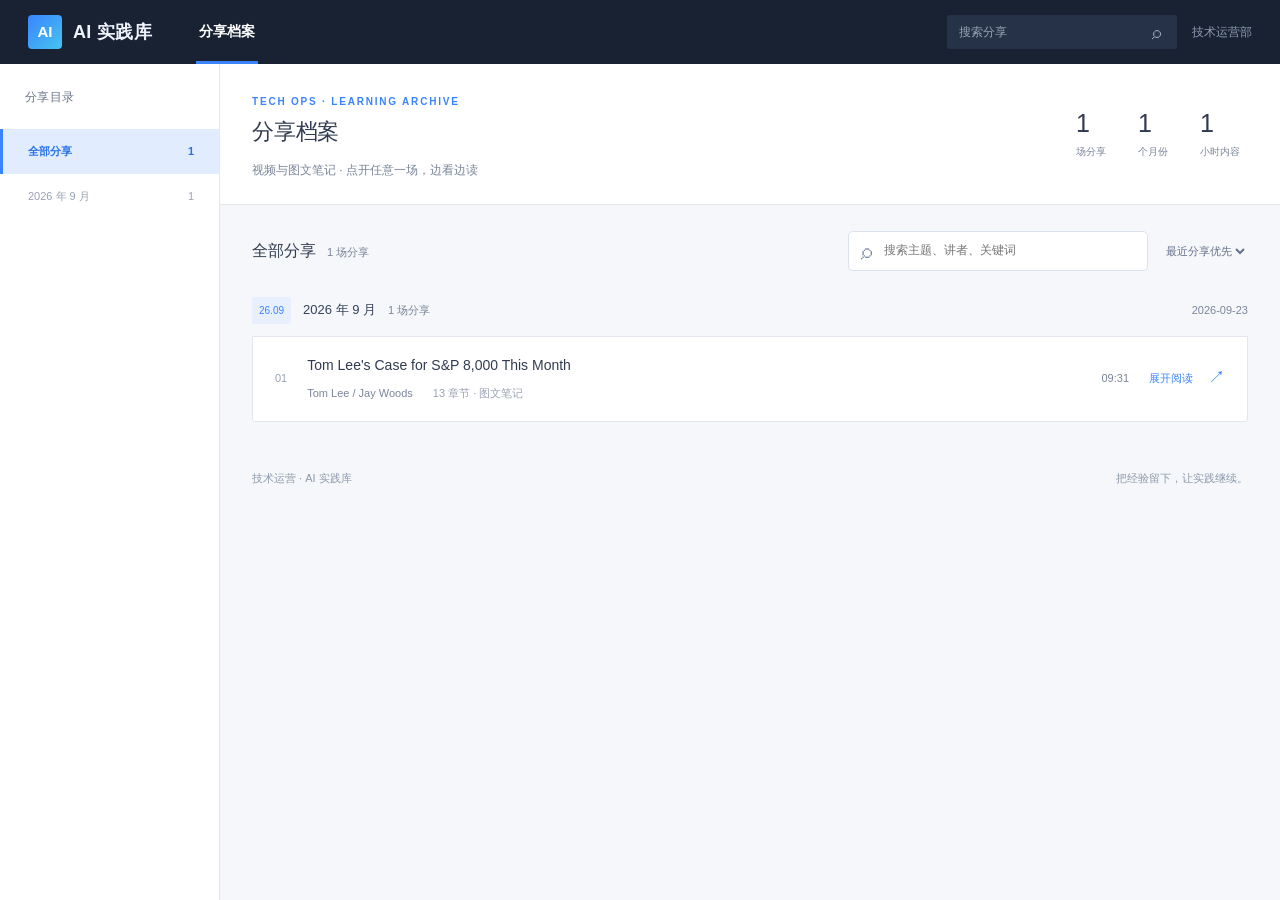
==== site/index.html @ 1bddd4f8 "feat: package complete video learning site skill" ====
<!doctype html>
<html lang="zh-CN">
<head>
<meta charset="utf-8">
<meta name="viewport" content="width=device-width, initial-scale=1">
<title>AI 实践库 · 分享档案</title>
<meta name="description" content="视频与图文笔记，边看边读的实践分享档案。">
<link rel="stylesheet" href="assets/site.css">
</head>
<body data-page="archive">
<div id="app">
  <main class="state-page">
    <span class="eyebrow">AI 实践库</span>
    <h1>正在打开分享档案</h1>
    <p>视频与图文，即将同步展开。</p>
    <div class="loading-bar"></div>
  </main>
</div>
<noscript>
  <main class="state-page">
    <h1>请启用 JavaScript</h1>
    <p>分享档案需要 JavaScript 才能播放视频并同步图文。</p>
  </main>
</noscript>
<script src="assets/site.js"></script>
</body>
</html>
---- site/assets/site.css ----
/* ==========================================================================
   AI 实践库 · 固定样式表
   风格锁定：Developer Center 深色顶栏 + 蓝色强调 + 浅灰纸底
   新增课程时不需要修改本文件。
   ========================================================================== */

:root {
  --ink: #313b50;
  --ink-strong: #1f2937;
  --muted: #7a8599;
  --muted-2: #99a3b4;
  --paper: #f5f7fa;
  --panel: #ffffff;
  --line: #e3e7ed;
  --line-soft: #eef1f6;
  --accent: #3a84ff;
  --accent-strong: #2871e7;
  --accent-ink: #234da3;
  --wash: #eaf2ff;
  --wash-soft: #f2f6ff;
  --bar: #182233;
  --bar-ink: #c4cede;
  --bar-ink-strong: #eef2fa;
  --bar-muted: #8e9bb1;
  --bar-field: #263247;
  --ink-on-media: #142128;
  --ok: #146653;
  --radius: 3px;
  --font: 'PingFang SC', 'Noto Sans CJK SC', 'Microsoft YaHei', -apple-system,
    BlinkMacSystemFont, 'Segoe UI', sans-serif;
  --font-num: 'SF Mono', 'JetBrains Mono', Menlo, Consolas, monospace;
  --shadow: 0 1px 2px rgba(24, 34, 51, .04);
}

*, *::before, *::after { box-sizing: border-box; }

html { -webkit-text-size-adjust: 100%; scroll-behavior: smooth; }

body {
  margin: 0;
  font-family: var(--font);
  font-size: 14px;
  line-height: 1.7;
  color: var(--ink);
  background: var(--paper);
  -webkit-font-smoothing: antialiased;
  text-rendering: optimizeLegibility;
  font-variant-numeric: tabular-nums;
}

h1, h2, h3, h4, p, figure, blockquote { margin: 0; }
button { font: inherit; color: inherit; background: none; border: 0; cursor: pointer; }
input, select { font: inherit; color: inherit; }
a { color: var(--accent); text-decoration: none; }
img { max-width: 100%; }
time { font-variant-numeric: tabular-nums; }

button:focus-visible,
a:focus-visible,
input:focus-visible,
select:focus-visible,
[tabindex]:focus-visible {
  outline: 2px solid var(--accent);
  outline-offset: 2px;
}

.eyebrow {
  font-size: 10px;
  font-weight: 600;
  letter-spacing: .18em;
  text-transform: uppercase;
  color: var(--accent);
}

[hidden] { display: none !important; }

/* ==================== topbar ==================== */

.topbar {
  height: 64px;
  display: flex;
  align-items: center;
  gap: 44px;
  padding: 0 28px;
  background: var(--bar);
  color: var(--bar-ink);
  position: sticky;
  top: 0;
  z-index: 30;
}

.brand {
  display: flex;
  align-items: center;
  gap: 11px;
  color: var(--bar-ink-strong);
  font-size: 18px;
  font-weight: 600;
  letter-spacing: .02em;
  white-space: nowrap;
  flex-shrink: 0;
}

.brand-mark {
  display: grid;
  place-items: center;
  width: 34px;
  height: 34px;
  border-radius: 4px;
  background: linear-gradient(135deg, #3a84ff, #45c4ee);
  color: #fff;
  font-size: 15px;
  font-weight: 700;
  letter-spacing: 0;
  flex-shrink: 0;
}

.global-nav {
  display: flex;
  gap: 30px;
  height: 100%;
  margin-right: auto;
  font-size: 14px;
}

.global-nav button {
  height: 100%;
  padding: 0 3px;
  color: var(--bar-muted);
  position: relative;
  white-space: nowrap;
}
.global-nav button.active { color: #fff; font-weight: 600; }
.global-nav button.active::after {
  content: '';
  position: absolute;
  left: 0; right: 0; bottom: 0;
  height: 3px;
  background: var(--accent);
}

.header-tools {
  display: flex;
  align-items: center;
  gap: 15px;
  font-size: 12px;
}

.header-search {
  display: flex;
  align-items: center;
  gap: 8px;
  width: 230px;
  height: 34px;
  padding: 0 10px;
  background: var(--bar-field);
  border-radius: var(--radius);
}
.header-search input {
  width: 100%;
  min-width: 0;
  border: 0;
  background: none;
  color: var(--bar-ink-strong);
  font-size: 12px;
  outline: none;
}
.header-search input::placeholder { color: var(--muted-2); }
.header-search:focus-within { outline: 2px solid #6da0ff; }
.header-search button { font-size: 18px; line-height: 1; color: #9aaac1; }

.header-note { color: var(--bar-muted); white-space: nowrap; }

/* ==================== archive page ==================== */

.archive { min-height: calc(100vh - 64px); }

.archive-intro {
  margin-left: 220px;
  padding: 25px 32px 23px;
  background: var(--panel);
  border-bottom: 1px solid var(--line);
  min-height: 125px;
  display: flex;
  align-items: center;
  justify-content: space-between;
  gap: 40px;
}
.archive-intro h1 {
  font-size: 22px;
  font-weight: 500;
  letter-spacing: -.01em;
  margin-bottom: 10px;
}
.archive-intro p { font-size: 12px; color: var(--muted); }

.archive-stats { display: flex; gap: 32px; flex-shrink: 0; padding-right: 8px; }
.archive-stats div { display: flex; flex-direction: column; gap: 6px; }
.archive-stats strong {
  font-size: 25px;
  font-weight: 500;
  letter-spacing: -.03em;
  line-height: 1.1;
}
.archive-stats small { font-size: 13px; margin-left: 2px; }
.archive-stats span { font-size: 10px; color: var(--muted); }

.month-nav {
  position: fixed;
  top: 64px;
  bottom: 0;
  left: 0;
  width: 220px;
  padding: 23px 0;
  background: var(--panel);
  border-right: 1px solid var(--line);
  overflow-y: auto;
  scrollbar-width: thin;
}
.month-nav > .eyebrow {
  display: block;
  padding: 0 25px 22px;
  font-size: 12px;
  letter-spacing: .04em;
  color: #697589;
  text-transform: none;
  font-weight: 400;
}
.month-nav button {
  display: flex;
  justify-content: space-between;
  gap: 12px;
  width: 100%;
  min-height: 43px;
  padding: 13px 25px;
  text-align: left;
  font-size: 13px;
  color: #617089;
  border-left: 3px solid transparent;
}
.month-nav button span { font-size: 11px; color: var(--muted-2); }
.month-nav button:hover { background: var(--wash-soft); }
.month-nav button.active {
  background: #e1ecff;
  border-left-color: var(--accent);
  color: var(--accent-strong);
  font-weight: 600;
}
.month-nav button.active span { color: var(--accent-strong); }

.archive-body { padding: 25px 32px 0 252px; }

.archive-tools {
  display: flex;
  align-items: center;
  gap: 14px;
  margin-bottom: 25px;
  min-height: 42px;
}
.archive-tools > div {
  display: flex;
  align-items: baseline;
  gap: 11px;
  margin-right: auto;
}
.archive-tools h2 { font-size: 16px; font-weight: 500; white-space: nowrap; }
.archive-tools > div > span { font-size: 11px; color: var(--muted); white-space: nowrap; }

.tool-search {
  display: flex;
  align-items: center;
  gap: 10px;
  height: 40px;
  width: 300px;
  padding: 0 12px;
  background: var(--panel);
  border: 1px solid #dce3ee;
  border-radius: 5px;
}
.tool-search > span { font-size: 22px; color: #7b8ba4; line-height: 1; }
.tool-search input { width: 100%; min-width: 0; border: 0; background: none; outline: none; font-size: 12px; }
.tool-search:focus-within { outline: 2px solid var(--accent); outline-offset: 2px; }
.tool-search input:focus-visible { outline: none; }
.tool-search button { color: var(--muted-2); font-size: 15px; }

.archive-tools select {
  border: 0;
  background: none;
  font-size: 11px;
  color: #65728b;
  max-width: 130px;
}

.month-group { margin-bottom: 27px; }
.month-group > header {
  display: flex;
  align-items: center;
  justify-content: space-between;
  gap: 12px;
  margin-bottom: 12px;
  font-size: 11px;
  color: var(--muted);
}
.month-group > header > div { display: flex; align-items: center; gap: 12px; }
.month-group h3 { font-size: 13px; font-weight: 500; color: #34425b; }
.month-badge {
  padding: 5px 7px;
  font-size: 10px;
  color: var(--accent);
  background: #e8f0ff;
  border-radius: var(--radius);
}

.archive-row {
  display: flex;
  align-items: center;
  gap: 20px;
  width: 100%;
  min-height: 86px;
  padding: 18px 22px;
  text-align: left;
  background: var(--panel);
  border: 1px solid var(--line);
  border-bottom: 0;
  transition: background .15s;
}
.archive-row:first-of-type { border-radius: var(--radius) var(--radius) 0 0; }
.archive-row:last-of-type { border-bottom: 1px solid var(--line); border-radius: 0 0 var(--radius) var(--radius); }
.archive-row:hover { background: #f0f5ff; }

.row-order { font-size: 11px; color: var(--muted-2); }
.row-main { flex: 1; min-width: 0; }
.row-main h4 { margin-bottom: 8px; font-size: 14px; font-weight: 500; line-height: 1.55; }
.row-main p { font-size: 11px; color: var(--muted); line-height: 1.6; }
.row-main p span { margin-left: 20px; color: var(--muted-2); }
.archive-row > time { font-size: 11px; color: var(--muted); }
.row-open { display: flex; align-items: center; gap: 15px; font-size: 11px; color: var(--accent); white-space: nowrap; }
.row-open span { font-size: 17px; }

.archive-empty {
  padding: 70px 20px;
  text-align: center;
  background: var(--panel);
}
.archive-empty h3 { font-size: 20px; font-weight: 500; }
.archive-empty p { margin: 16px 0; font-size: 13px; color: var(--muted); }
.archive-empty button { color: var(--accent); }

.archive-footer {
  display: flex;
  justify-content: space-between;
  padding: 20px 0 34px;
  font-size: 11px;
  color: #8d99ac;
}

/* ==================== lesson page ==================== */

.lesson-heading {
  padding: 20px 3.2vw;
  background: var(--panel);
  border-bottom: 1px solid var(--line);
}

.breadcrumb {
  display: flex;
  align-items: center;
  gap: 11px;
  margin-bottom: 12px;
  font-size: 11px;
  color: var(--muted);
}
.breadcrumb button { padding: 0; color: var(--muted); }
.breadcrumb button:hover { color: var(--accent); }
.breadcrumb .heading-date { margin-left: auto; }

.title-line {
  display: flex;
  align-items: center;
  justify-content: space-between;
  gap: 24px;
}
.title-line h1 {
  max-width: 85%;
  font-size: clamp(20px, 1.7vw, 28px);
  font-weight: 600;
  line-height: 1.45;
  letter-spacing: -.03em;
}
.browse-button {
  display: flex;
  gap: 9px;
  align-items: center;
  padding: 9px 13px;
  font-size: 12px;
  border: 1px solid #cbd5d0;
  border-radius: var(--radius);
  flex-shrink: 0;
}
.browse-button:hover { background: var(--wash); }
.browse-button span { font-size: 17px; line-height: 1; }

.byline {
  display: flex;
  align-items: center;
  gap: 12px;
  margin-top: 13px;
  font-size: 11px;
  color: var(--muted);
}
.byline .dot { opacity: .5; }

.workspace {
  display: grid;
  grid-template-columns: minmax(280px, var(--watch-size, 51fr)) 22px minmax(280px, var(--read-size, 49fr));
  gap: 0;
  padding: 0 3.2vw;
  height: calc(100dvh - 239px);
  min-height: 420px;
}

/* ---- watch pane ---- */

.watch-pane {
  min-width: 0;
  padding-bottom: 24px;
  overflow-y: auto;
  scrollbar-width: thin;
}

.video-shell {
  position: relative;
  aspect-ratio: 16 / 9;
  background: var(--ink-on-media);
  border-radius: 5px;
  overflow: hidden;
}
.video-shell video { display: block; width: 100%; height: 100%; object-fit: contain; }
.video-error {
  position: absolute;
  left: 20px; right: 20px; bottom: 45px;
  padding: 12px;
  font-size: 13px;
  background: #fff8ec;
  color: #613d22;
  border-radius: 4px;
}
.video-error button { text-decoration: underline; }

.playback-caption {
  display: flex;
  align-items: center;
  gap: 7px;
  padding: 14px 0 20px;
  font-size: 11px;
  color: var(--muted);
}
.status-indicator { width: 5px; height: 5px; border-radius: 50%; background: #9eada6; }
.status-indicator.playing { background: var(--accent); }
.playback-time { margin-left: auto; color: var(--ink); }
.playback-time span { margin-left: 3px; color: var(--muted); }

.chapter-heading {
  display: flex;
  align-items: center;
  justify-content: space-between;
  margin: 4px 0 12px;
}
.chapter-heading h2 { font-size: 15px; font-weight: 600; }
.chapter-heading > span { font-size: 10px; letter-spacing: .06em; color: var(--muted); }

.chapter-list { border-top: 1px solid var(--line); }
.chapter-list button {
  display: flex;
  align-items: center;
  gap: 12px;
  width: 100%;
  min-height: 51px;
  padding: 10px 12px;
  font-size: 12px;
  text-align: left;
  border-bottom: 1px solid var(--line);
}
.chapter-list button:hover { background: #edf0e9; }
.chapter-list button.chapter-active { background: var(--wash); color: var(--accent); }
.chapter-index { font-size: 10px; color: var(--muted); }
.chapter-name { line-height: 1.65; }
.chapter-list time { margin-left: auto; font-size: 10px; white-space: nowrap; color: var(--muted); }
.chapter-arrow { opacity: 0; }
.chapter-active .chapter-arrow { opacity: 1; }

.watch-note {
  display: flex;
  gap: 12px;
  padding: 22px 10px;
  font-size: 11px;
  line-height: 1.9;
  color: var(--muted);
}
.watch-note > span { font-size: 18px; color: var(--accent); }

/* ---- divider ---- */

.pane-divider {
  position: relative;
  display: flex;
  align-items: center;
  justify-content: center;
  align-self: stretch;
  cursor: col-resize;
  touch-action: none;
  outline: none;
}
.pane-divider::before {
  content: '';
  position: absolute;
  top: 0; bottom: 0;
  width: 1px;
  background: var(--line);
  transition: background .15s;
}
.pane-divider span {
  position: sticky;
  top: 50%;
  width: 5px;
  height: 36px;
  border-radius: 4px;
  background: #b6c2d5;
  box-shadow: 0 0 0 4px var(--wash);
  z-index: 1;
}
.pane-divider:hover::before,
.pane-divider:focus-visible::before,
.workspace.resizing .pane-divider::before { width: 2px; background: var(--accent); }
.pane-divider:hover span,
.pane-divider:focus-visible span,
.workspace.resizing .pane-divider span { background: var(--accent); }
.workspace.resizing { user-select: none; cursor: col-resize; }
.workspace.resizing .watch-pane,
.workspace.resizing .read-pane { pointer-events: none; }

/* ---- read pane ---- */

.read-pane {
  display: flex;
  flex-direction: column;
  min-width: 0;
  min-height: 0;
  background: var(--panel);
  border: 1px solid var(--line);
  border-bottom: 0;
  border-radius: 4px 4px 0 0;
  overflow: hidden;
}

.reading-toolbar {
  display: flex;
  align-items: center;
  justify-content: space-between;
  gap: 12px;
  height: 58px;
  padding: 0 24px;
  flex-shrink: 0;
  background: var(--panel);
  border-bottom: 1px solid var(--line);
}

.mode-tabs { display: flex; gap: 20px; height: 100%; align-items: stretch; }
.mode-tabs button {
  position: relative;
  padding: 0;
  font-size: 12px;
  color: var(--muted);
  white-space: nowrap;
}
.mode-tabs button.selected { color: var(--accent); font-weight: 600; }
.mode-tabs button.selected::after {
  content: '';
  position: absolute;
  left: 0; right: 0; bottom: 0;
  height: 2px;
  background: var(--accent);
}
.mode-tabs span { margin-left: 3px; font-size: 10px; color: var(--muted); }
.mode-tabs button:disabled { opacity: .4; cursor: default; }

.follow-control {
  display: flex;
  align-items: center;
  gap: 7px;
  font-size: 11px;
  color: var(--muted);
  cursor: pointer;
  white-space: nowrap;
  position: relative;
}
.follow-control input { position: absolute; width: 28px; height: 16px; opacity: 0; cursor: pointer; }
.switch {
  position: relative;
  width: 27px;
  height: 15px;
  border-radius: 10px;
  background: #c8d2e3;
  pointer-events: none;
}
.switch::after {
  content: '';
  position: absolute;
  top: 2px; left: 2px;
  width: 11px; height: 11px;
  border-radius: 50%;
  background: #fcfdfb;
  transition: transform .2s;
}
.follow-control input:checked + .switch { background: var(--accent); }
.follow-control input:checked + .switch::after { transform: translateX(12px); }
.follow-control input:focus-visible + .switch { outline: 2px solid var(--accent); outline-offset: 4px; }

.follow-paused {
  display: flex;
  align-items: center;
  justify-content: space-between;
  padding: 8px 24px;
  flex-shrink: 0;
  font-size: 10px;
  background: #edf3ff;
}
.follow-paused button { color: var(--accent); font-size: 10px; }

.reading-scroll {
  flex: 1;
  min-height: 0;
  overflow-y: auto;
  scrollbar-width: thin;
  scrollbar-color: #cbd3cc transparent;
  overscroll-behavior: contain;
}

.article-body { padding: 29px clamp(22px, 2.5vw, 44px) 40px; }

.reading-intro { padding-bottom: 25px; margin-bottom: 30px; border-bottom: 1px solid var(--line); }
.reading-intro p { margin-top: 9px; font-size: 12px; line-height: 1.7; color: var(--muted); }

.lesson-summary {
  padding: 0 0 25px;
  margin: 0 0 30px;
  border-bottom: 1px solid var(--line);
}
.lesson-summary strong { display: block; margin-bottom: 10px; font-size: 13px; color: var(--accent); }
.lesson-summary p { font-size: 14px; line-height: 2; color: #34433e; }

.scene {
  padding: 0 0 35px;
  margin-bottom: 32px;
  border-bottom: 1px solid var(--line);
}
.scene:last-of-type { border-bottom: 0; }

.scene-kicker {
  display: flex;
  align-items: center;
  justify-content: space-between;
  margin-bottom: 11px;
  font-size: 9px;
  letter-spacing: .08em;
  color: var(--muted);
}
.scene-kicker > span:first-child { color: var(--accent); font-size: 11px; letter-spacing: 0; }
.scene-kicker button {
  padding: 5px 9px;
  font-size: 10px;
  letter-spacing: 0;
  color: var(--accent);
  background: var(--wash);
  border-radius: var(--radius);
}

.scene h2 {
  margin-bottom: 19px;
  font-size: 21px;
  font-weight: 600;
  line-height: 1.55;
  letter-spacing: -.03em;
}
.scene.is-current .scene-kicker > span:first-child { color: var(--accent-strong); }
.scene.is-current h2 { color: var(--accent-ink); }

.frame-button {
  position: relative;
  display: block;
  width: 100%;
  padding: 0;
  margin-bottom: 12px;
  overflow: hidden;
  border-radius: var(--radius);
  background: #edf0ea;
  text-align: left;
  line-height: 0;
}
.frame-button img { display: block; width: 100%; aspect-ratio: 16 / 9; object-fit: contain; }
.frame-badge {
  position: absolute;
  right: 8px; bottom: 8px;
  padding: 6px 8px;
  font-size: 9px;
  line-height: 1.4;
  color: #f0f6f0;
  background: rgba(20, 33, 40, .87);
  border-radius: 2px;
}
.image-caption {
  margin: 9px 0 22px;
  font-size: 10px;
  line-height: 1.8;
  color: var(--muted);
}

.paragraph {
  margin-bottom: 18px;
  font-size: 14px;
  line-height: 2;
  color: #34433e;
  cursor: pointer;
  transition: color .2s;
}
.paragraph:hover { color: var(--accent); }
.paragraph .who { font-weight: 600; color: var(--ink-strong); }
.paragraph .role { margin-left: .2rem; font-size: 12px; color: var(--muted); }
.paragraph.is-cont { margin-top: -.35rem; padding-left: 1.1rem; }

.listen-link { padding: 0; font-size: 11px; color: var(--accent); }
.listen-link time { margin-left: 6px; font-size: 10px; }

.transcript-body { padding: 22px; }
.transcript-hint { margin-bottom: 19px; font-size: 11px; line-height: 1.8; color: var(--muted); }
.cue {
  display: flex;
  gap: 14px;
  width: 100%;
  padding: 14px 8px;
  text-align: left;
  border-bottom: 1px solid #ecf0e9;
  border-radius: 2px;
}
.cue time { flex-shrink: 0; padding-top: 5px; font-size: 10px; color: var(--muted); }
.cue > span { font-size: 13px; line-height: 1.95; }
.cue:hover, .cue.is-current { background: var(--wash); }
.cue.is-current > span { color: var(--accent); }

.reading-end {
  padding: 10px 0 30px;
  text-align: center;
  font-size: 11px;
  line-height: 2.3;
  color: var(--muted);
}
.reading-end p { font-size: 12px; }

.reading-footer {
  display: flex;
  align-items: center;
  justify-content: space-between;
  height: 33px;
  padding: 0 22px;
  flex-shrink: 0;
  font-size: 9px;
  color: var(--muted);
  background: #f8faff;
  border-top: 1px solid var(--line);
}

/* ==================== states ==================== */

.state-page {
  padding: 14vh 10vw;
  background: var(--panel);
  min-height: 60vh;
}
.state-page h1 { margin: 15px 0; font-size: 28px; font-weight: 500; }
.state-page p { margin-bottom: 24px; font-size: 14px; color: var(--muted); }
.state-page .primary-link {
  display: inline-block;
  padding: 10px 20px;
  border: 1px solid var(--line);
  border-radius: var(--radius);
}

.loading-bar { height: 2px; background: var(--wash); overflow: hidden; }
.loading-bar::after {
  content: '';
  display: block;
  width: 30%;
  height: 100%;
  background: var(--accent);
  animation: slide 1.1s ease-in-out infinite;
}
@keyframes slide {
  0% { transform: translateX(-100%); }
  100% { transform: translateX(400%); }
}

/* ==================== responsive ==================== */

@media (max-width: 1050px) {
  .topbar { gap: 25px; padding: 0 20px; }
  .header-search { width: 180px; }
  .header-note { display: none; }
  .archive-intro { margin-left: 180px; padding: 24px; }
  .month-nav { width: 180px; }
  .archive-body { padding-left: 204px; padding-right: 24px; }
  .archive-stats { gap: 20px; }
  .global-nav { gap: 20px; }
  .row-open { font-size: 0; gap: 0; }
  .row-open span { font-size: 18px; }
  .archive-row { padding: 18px; gap: 14px; }
}

@media (max-width: 900px) {
  .workspace {
    grid-template-columns: minmax(0, 1fr);
    height: auto;
    gap: 21px;
    padding: 0 18px;
    min-height: 0;
  }
  .pane-divider { display: none; }
  .watch-pane { overflow: visible; padding: 0; }
  .chapter-heading, .chapter-list, .watch-note { display: none; }
  .read-pane { height: 72dvh; min-height: 420px; border-bottom: 1px solid var(--line); margin-bottom: 20px; }
  .lesson-heading { padding: 18px; }
  .title-line h1 { max-width: 100%; font-size: 20px; }
}

@media (max-width: 740px) {
  .topbar { height: auto; min-height: 60px; flex-wrap: wrap; gap: 12px; padding: 12px 18px; }
  .brand { font-size: 16px; }
  .global-nav { height: 36px; order: 3; width: 100%; gap: 22px; }
  .header-tools { margin-left: auto; }
  .header-search { width: 140px; }
  .archive-intro { display: block; margin-left: 0; padding: 22px 18px; min-height: 0; }
  .archive-intro h1 { font-size: 21px; }
  .archive-stats { margin-top: 20px; gap: 30px; }
  .archive-stats strong { font-size: 22px; }
  .month-nav {
    position: static;
    width: auto;
    padding: 0 18px 14px;
    background: none;
    border: 0;
    display: flex;
    gap: 5px;
    overflow-x: auto;
  }
  .month-nav > .eyebrow { display: none; }
  .month-nav button {
    flex-shrink: 0;
    width: auto;
    min-height: 36px;
    padding: 9px 12px;
    border: 0;
    border-radius: var(--radius);
    white-space: nowrap;
  }
  .month-nav button.active { border: 0; }
  .archive-body { padding: 14px 18px 0; }
  .archive-tools { flex-wrap: wrap; margin-bottom: 20px; }
  .archive-tools > div { flex: 1; }
  .tool-search { order: 3; width: 100%; }
  .archive-row { padding: 16px 12px; }
  .row-main h4 { font-size: 13px; }
  .row-main p span { display: none; }
  .row-order { display: none; }
  .browse-button { font-size: 0; padding: 8px; gap: 0; }
  .browse-button span { font-size: 19px; }
  .byline { flex-wrap: wrap; gap: 8px; font-size: 10px; }
  .article-body { padding: 23px; }
  .scene h2 { font-size: 19px; }
}

@media (prefers-reduced-motion: reduce) {
  html { scroll-behavior: auto; }
  *, *::before, *::after { transition: none !important; animation: none !important; }
}

@media print {
  .topbar, .month-nav, .reading-toolbar, .watch-note, .archive-footer { display: none; }
  .workspace { display: block; height: auto; }
  .archive-intro, .archive-body { margin-left: 0; padding: 0; }
  .read-pane { border: 0; height: auto; }
  .reading-scroll { overflow: visible; }
}
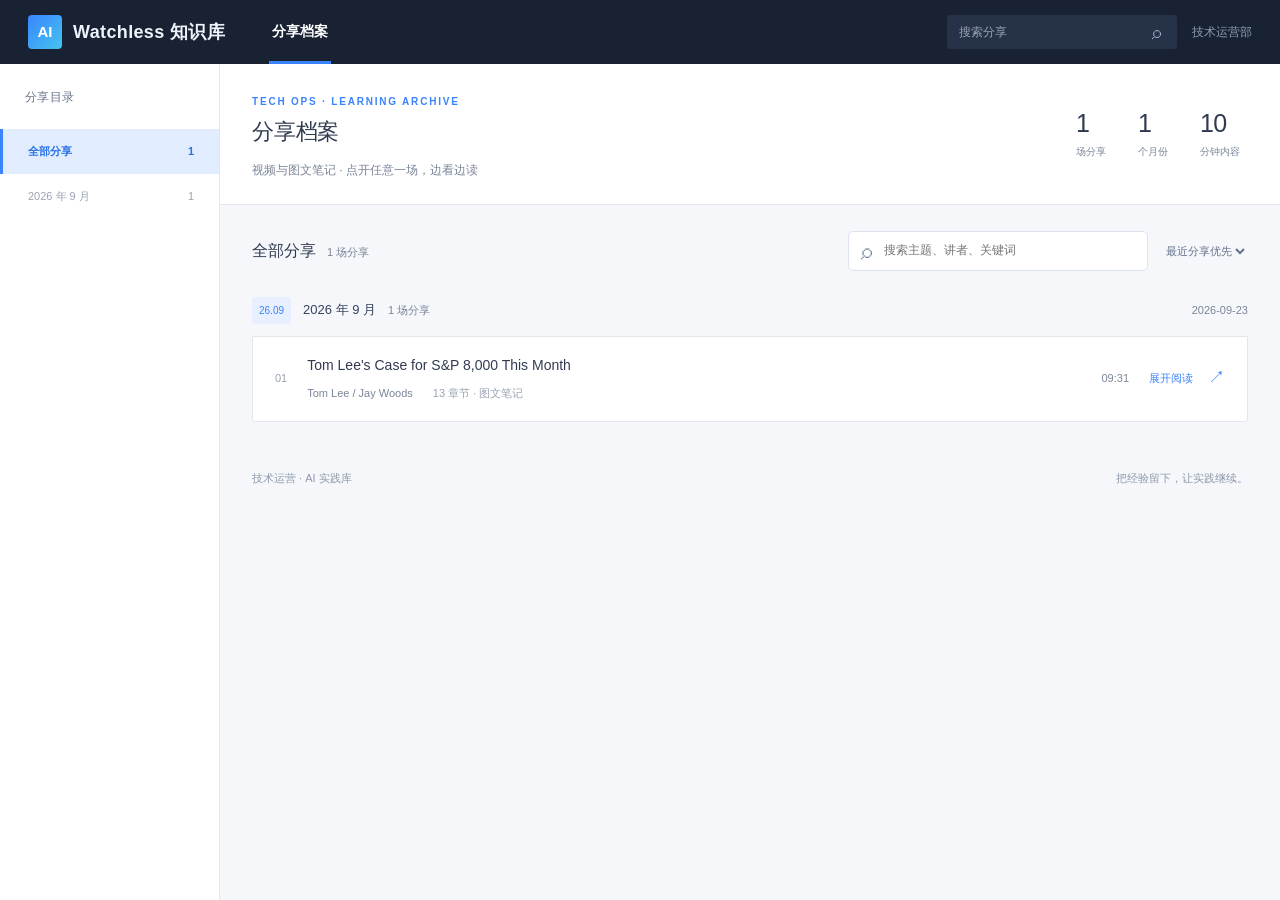
==== commit 0943930a: "feat: name the library Watchless 知识库 and drop the share-archive wording" ====
--- a/site/index.html
+++ b/site/index.html
@@ -3,15 +3,15 @@
 <head>
 <meta charset="utf-8">
 <meta name="viewport" content="width=device-width, initial-scale=1">
-<title>AI 实践库 · 分享档案</title>
-<meta name="description" content="视频与图文笔记，边看边读的实践分享档案。">
+<title>Watchless 知识库 · 学习视频</title>
+<meta name="description" content="视频与图文笔记，边看边读。">
 <link rel="stylesheet" href="assets/site.css">
 </head>
 <body data-page="archive">
 <div id="app">
   <main class="state-page">
-    <span class="eyebrow">AI 实践库</span>
-    <h1>正在打开分享档案</h1>
+    <span class="eyebrow">Watchless 知识库</span>
+    <h1>正在打开学习视频</h1>
     <p>视频与图文，即将同步展开。</p>
     <div class="loading-bar"></div>
   </main>
@@ -19,7 +19,7 @@
 <noscript>
   <main class="state-page">
     <h1>请启用 JavaScript</h1>
-    <p>分享档案需要 JavaScript 才能播放视频并同步图文。</p>
+    <p>知识库需要 JavaScript 才能播放视频并同步图文。</p>
   </main>
 </noscript>
 <script src="assets/site.js"></script>
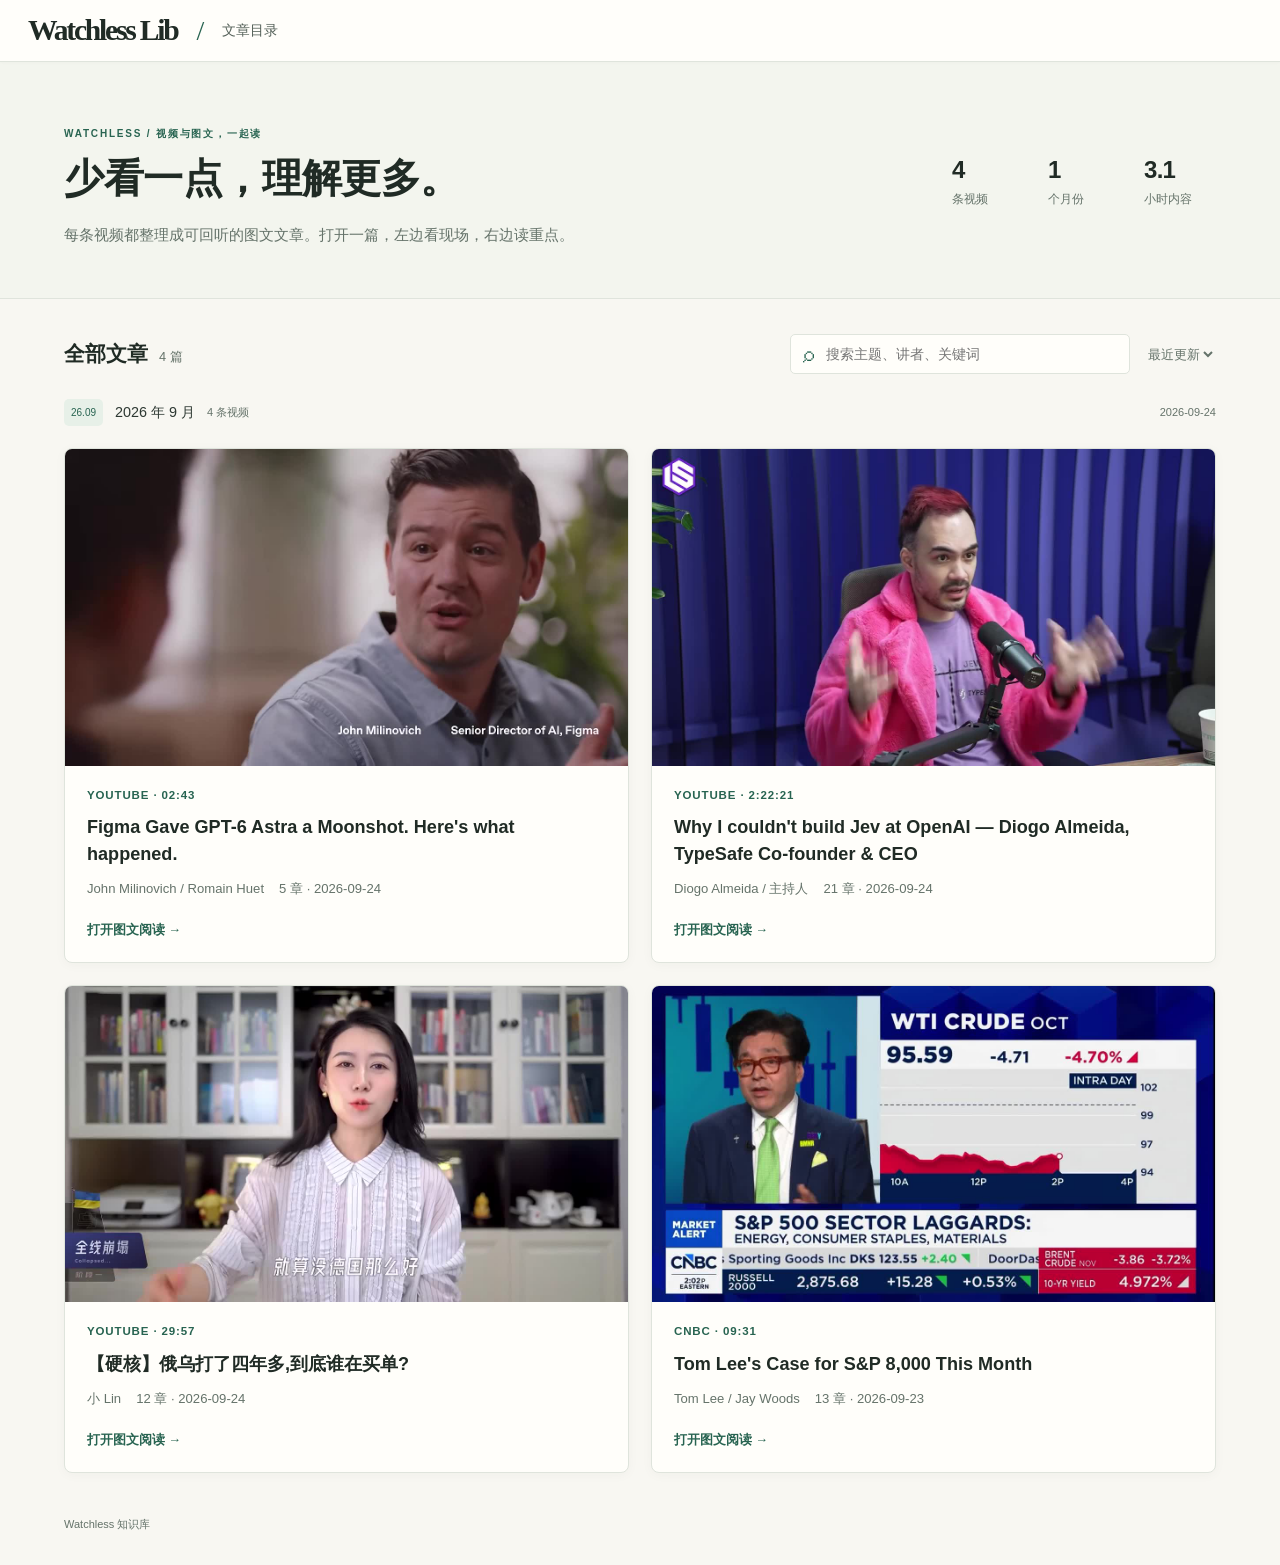
==== commit a0fbf79e: "Improve reading site and add three bilingual lessons" ====
--- a/site/index.html
+++ b/site/index.html
@@ -3,15 +3,15 @@
 <head>
 <meta charset="utf-8">
 <meta name="viewport" content="width=device-width, initial-scale=1">
-<title>Watchless 知识库 · 学习视频</title>
-<meta name="description" content="视频与图文笔记，边看边读。">
-<link rel="stylesheet" href="assets/site.css">
+<title>文章目录 · watchless</title>
+<meta name="description" content="视频与图文，一起读。打开一篇文章，边看边读。">
+<link rel="stylesheet" href="assets/site.css?v=20260924-editorial2">
 </head>
 <body data-page="archive">
 <div id="app">
   <main class="state-page">
-    <span class="eyebrow">Watchless 知识库</span>
-    <h1>正在打开学习视频</h1>
+    <span class="eyebrow">watchless</span>
+    <h1>正在打开文章目录</h1>
     <p>视频与图文，即将同步展开。</p>
     <div class="loading-bar"></div>
   </main>
@@ -22,6 +22,6 @@
     <p>知识库需要 JavaScript 才能播放视频并同步图文。</p>
   </main>
 </noscript>
-<script src="assets/site.js"></script>
+<script src="assets/site.js?v=20260924-brand-lib"></script>
 </body>
 </html>
--- a/site/assets/site.css
+++ b/site/assets/site.css
@@ -1,31 +1,31 @@
 /* ==========================================================================
-   AI 实践库 · 固定样式表
-   风格锁定：Developer Center 深色顶栏 + 蓝色强调 + 浅灰纸底
+   Watchless 知识库 · 固定样式表
+   风格锁定：暖白纸底、深绿强调与清晰的图文阅读层级
    新增课程时不需要修改本文件。
    ========================================================================== */
 
 :root {
-  --ink: #313b50;
-  --ink-strong: #1f2937;
-  --muted: #7a8599;
-  --muted-2: #99a3b4;
-  --paper: #f5f7fa;
-  --panel: #ffffff;
-  --line: #e3e7ed;
-  --line-soft: #eef1f6;
-  --accent: #3a84ff;
-  --accent-strong: #2871e7;
-  --accent-ink: #234da3;
-  --wash: #eaf2ff;
-  --wash-soft: #f2f6ff;
-  --bar: #182233;
-  --bar-ink: #c4cede;
-  --bar-ink-strong: #eef2fa;
-  --bar-muted: #8e9bb1;
-  --bar-field: #263247;
+  --ink: #2d3832;
+  --ink-strong: #202b25;
+  --muted: #65736a;
+  --muted-2: #7f8d83;
+  --paper: #f8f7f2;
+  --panel: #fffefa;
+  --line: #dfe4dc;
+  --line-soft: #ecf0e8;
+  --accent: #286451;
+  --accent-strong: #205745;
+  --accent-ink: #194b3a;
+  --wash: #e7f0e8;
+  --wash-soft: #f0f5ed;
+  --bar: #fffefa;
+  --bar-ink: #425149;
+  --bar-ink-strong: #202b25;
+  --bar-muted: #65736a;
+  --bar-field: #f2f4ef;
   --ink-on-media: #142128;
   --ok: #146653;
-  --radius: 3px;
+  --radius: 5px;
   --font: 'PingFang SC', 'Noto Sans CJK SC', 'Microsoft YaHei', -apple-system,
     BlinkMacSystemFont, 'Segoe UI', sans-serif;
   --font-num: 'SF Mono', 'JetBrains Mono', Menlo, Consolas, monospace;
@@ -39,7 +39,7 @@
 body {
   margin: 0;
   font-family: var(--font);
-  font-size: 14px;
+  font-size: 16px;
   line-height: 1.7;
   color: var(--ink);
   background: var(--paper);
@@ -91,28 +91,27 @@
 
 .brand {
   display: flex;
-  align-items: center;
-  gap: 11px;
+  align-items: baseline;
+  gap: 12px;
   color: var(--bar-ink-strong);
-  font-size: 18px;
-  font-weight: 600;
-  letter-spacing: .02em;
   white-space: nowrap;
   flex-shrink: 0;
 }
 
-.brand-mark {
-  display: grid;
-  place-items: center;
-  width: 34px;
-  height: 34px;
-  border-radius: 4px;
-  background: linear-gradient(135deg, #3a84ff, #45c4ee);
-  color: #fff;
-  font-size: 15px;
-  font-weight: 700;
-  letter-spacing: 0;
-  flex-shrink: 0;
+.brand-wordmark {
+  font-family: Baskerville, "Times New Roman", serif;
+  font-size: 1.6rem;
+  font-weight: 400;
+  letter-spacing: -.025em;
+  line-height: 1;
+}
+
+.brand-descriptor {
+  font-family: "Songti SC", serif;
+  color: #f0eee8;
+  font-size: 1.15rem;
+  font-weight: 600;
+  letter-spacing: .08em;
 }
 
 .global-nav {
@@ -168,8 +167,6 @@
 .header-search input::placeholder { color: var(--muted-2); }
 .header-search:focus-within { outline: 2px solid #6da0ff; }
 .header-search button { font-size: 18px; line-height: 1; color: #9aaac1; }
-
-.header-note { color: var(--bar-muted); white-space: nowrap; }
 
 /* ==================== archive page ==================== */
 
@@ -724,9 +721,10 @@
   transition: color .2s;
 }
 .paragraph:hover { color: var(--accent); }
-.paragraph .who { font-weight: 600; color: var(--ink-strong); }
+.paragraph strong { font-weight: 700; color: var(--ink-strong); }
+.paragraph .who { font-weight: 700; color: var(--ink-strong); text-decoration: underline; text-underline-offset: .18em; text-decoration-thickness: 1px; }
 .paragraph .role { margin-left: .2rem; font-size: 12px; color: var(--muted); }
-.paragraph.is-cont { margin-top: -.35rem; padding-left: 1.1rem; }
+.paragraph.is-cont { margin-top: -.35rem; }
 
 .listen-link { padding: 0; font-size: 11px; color: var(--accent); }
 .listen-link time { margin-left: 6px; font-size: 10px; }
@@ -804,7 +802,6 @@
 @media (max-width: 1050px) {
   .topbar { gap: 25px; padding: 0 20px; }
   .header-search { width: 180px; }
-  .header-note { display: none; }
   .archive-intro { margin-left: 180px; padding: 24px; }
   .month-nav { width: 180px; }
   .archive-body { padding-left: 204px; padding-right: 24px; }
@@ -833,7 +830,8 @@
 
 @media (max-width: 740px) {
   .topbar { height: auto; min-height: 60px; flex-wrap: wrap; gap: 12px; padding: 12px 18px; }
-  .brand { font-size: 16px; }
+  .brand-wordmark { font-size: 1.4rem; }
+  .brand-descriptor { font-size: 1rem; }
   .global-nav { height: 36px; order: 3; width: 100%; gap: 22px; }
   .header-tools { margin-left: auto; }
   .header-search { width: 140px; }
@@ -877,6 +875,240 @@
   .scene h2 { font-size: 19px; }
 }
 
+/* ==================== editorial reading layout ==================== */
+
+.topbar {
+  height: 62px;
+  min-height: 62px;
+  padding: 0 28px;
+  gap: 18px;
+  flex-wrap: nowrap;
+  background: var(--panel);
+  border-bottom: 1px solid var(--line);
+  box-shadow: 0 1px 3px rgba(32, 43, 37, .025);
+}
+.brand { color: var(--ink-strong); }
+.brand:hover { color: var(--accent); }
+.brand-wordmark {
+  font-family: Georgia, 'Iowan Old Style', 'Times New Roman', serif;
+  font-size: 1.85rem;
+  font-weight: 700;
+  letter-spacing: -.075em;
+  line-height: 1;
+}
+.topbar-separator {
+  color: var(--accent);
+  font-family: Georgia, serif;
+  font-size: 1.75rem;
+  line-height: 1;
+  margin-left: 1px;
+}
+.topbar-current {
+  min-width: 0;
+  overflow: hidden;
+  text-overflow: ellipsis;
+  white-space: nowrap;
+  font-size: .875rem;
+  color: #556159;
+}
+.topbar-action {
+  margin-left: auto;
+  flex-shrink: 0;
+  color: var(--accent);
+  font-size: .8rem;
+  font-weight: 600;
+}
+.topbar-action:hover { text-decoration: underline; }
+
+.archive { min-height: calc(100vh - 62px); }
+.archive-intro {
+  margin-left: 0;
+  min-height: 0;
+  padding: 56px clamp(24px, 5vw, 80px) 50px;
+  background: #f3f5ee;
+  gap: 30px;
+}
+.archive-intro h1 {
+  margin: 10px 0 16px;
+  font-family: 'Songti SC', 'Noto Serif CJK SC', Georgia, serif;
+  font-size: clamp(2rem, 3.1vw, 3rem);
+  font-weight: 700;
+  line-height: 1.25;
+  color: var(--ink-strong);
+}
+.archive-intro p { max-width: 48rem; font-size: .95rem; line-height: 1.8; color: var(--muted); }
+.archive-stats { gap: 24px; padding: 0; }
+.archive-stats div { min-width: 72px; }
+.archive-stats strong { color: var(--ink-strong); font-size: 1.5rem; font-weight: 600; }
+.archive-stats span { font-size: .75rem; }
+.month-nav {
+  position: static;
+  display: flex;
+  gap: 8px;
+  width: auto;
+  padding: 18px clamp(24px, 5vw, 80px) 0;
+  overflow-x: auto;
+  border: 0;
+  background: transparent;
+}
+.month-nav > .eyebrow { display: none; }
+.month-nav button,
+.month-nav button.active {
+  width: auto;
+  min-height: 36px;
+  padding: 7px 14px;
+  border: 1px solid var(--line);
+  border-radius: 999px;
+  background: var(--panel);
+  color: var(--muted);
+  white-space: nowrap;
+}
+.month-nav button.active { border-color: #a9c2b0; background: var(--wash); color: var(--accent-ink); }
+.month-nav button span { color: inherit; font-size: .8rem; }
+.archive-body {
+  max-width: 1540px;
+  margin: 0 auto;
+  padding: 34px clamp(24px, 5vw, 80px) 0;
+}
+.archive-tools { margin-bottom: 24px; }
+.archive-tools h2 { font-size: 1.3rem; font-weight: 650; color: var(--ink-strong); }
+.archive-tools > div > span { font-size: .8rem; }
+.tool-search { width: min(340px, 40vw); border-color: var(--line); background: var(--panel); }
+.tool-search > span { color: var(--accent); }
+.tool-search input { font-size: .85rem; }
+.archive-tools select { font-size: .8rem; color: var(--muted); }
+.month-group {
+  display: grid;
+  grid-template-columns: repeat(2, minmax(0, 1fr));
+  gap: 22px;
+  margin-bottom: 32px;
+}
+.month-group > header { grid-column: 1 / -1; margin-bottom: 0; }
+.month-group h3 { font-size: .9rem; color: var(--ink); }
+.month-badge { background: var(--wash); color: var(--accent); }
+.archive-row,
+.archive-row:first-of-type,
+.archive-row:last-of-type {
+  display: flex;
+  flex-direction: column;
+  align-items: stretch;
+  gap: 0;
+  min-height: 0;
+  padding: 0;
+  overflow: hidden;
+  border: 1px solid var(--line);
+  border-radius: 8px;
+  background: var(--panel);
+  box-shadow: 0 2px 12px rgba(32, 43, 37, .035);
+  transition: border-color .15s, transform .15s, box-shadow .15s;
+}
+.archive-row:hover {
+  background: var(--panel);
+  border-color: #abc4b5;
+  box-shadow: 0 8px 24px rgba(32, 43, 37, .08);
+  transform: translateY(-2px);
+}
+.row-poster { width: 100%; aspect-ratio: 16 / 9; object-fit: cover; display: block; background: #e5e9e2; }
+.row-main { padding: 20px 22px 8px; }
+.row-kicker { display: block; margin-bottom: 9px; font-size: .72rem; font-weight: 650; letter-spacing: .075em; text-transform: uppercase; color: var(--accent); }
+.row-main h4 { margin-bottom: 11px; font-size: 1.13rem; font-weight: 650; line-height: 1.45; color: var(--ink-strong); }
+.row-main p { font-size: .82rem; color: var(--muted); }
+.row-main p span { margin-left: 15px; color: var(--muted); }
+.row-open { padding: 12px 22px 21px; font-size: .8rem; font-weight: 650; color: var(--accent); }
+.archive-footer { padding: 10px 0 32px; color: var(--muted); }
+
+.workspace {
+  height: calc(100dvh - 62px);
+  min-height: 480px;
+  padding: 0;
+  grid-template-columns: minmax(300px, var(--watch-size, 47fr)) 16px minmax(320px, var(--read-size, 53fr));
+}
+.watch-pane { padding: 28px 24px 32px 28px; background: #faf9f5; }
+.video-shell { border-radius: 5px; }
+.playback-caption { padding: 11px 0 12px; font-size: .76rem; }
+.subtitle-controls { padding: 0 0 18px; }
+.subtitle-toggle, .subtitle-language, .note-language { background: var(--panel); color: var(--ink); border-color: var(--line); }
+.subtitle-toggle[aria-pressed="true"] { color: var(--accent-ink); border-color: #a9c2b0; background: var(--wash); }
+.watch-info { padding: 10px 0 20px; border-bottom: 1px solid var(--line); }
+.watch-info h1 { margin: 9px 0 7px; font-size: 1.28rem; line-height: 1.4; font-weight: 650; color: var(--ink-strong); }
+.watch-info p { color: var(--muted); font-size: .8rem; line-height: 1.65; }
+.watch-info .source-link { display: inline-block; margin-top: 8px; font-size: .78rem; font-weight: 600; }
+.watch-info .source-link:hover { text-decoration: underline; }
+.watch-info .watch-instruction { margin-top: 8px; }
+.chapter-heading { margin: 17px 0 12px; }
+.chapter-heading h2 { font-size: .9rem; }
+.chapter-list button { min-height: 51px; font-size: .78rem; }
+.chapter-list button:hover { background: var(--wash-soft); }
+.chapter-list button.chapter-active { background: var(--wash); color: var(--accent-ink); }
+.pane-divider { background: #faf9f5; }
+.pane-divider span { width: 4px; background: #bdc9bd; box-shadow: 0 0 0 4px #faf9f5; }
+.read-pane { border: 0; border-radius: 0; background: var(--panel); }
+.reading-toolbar { height: 62px; padding: 0 28px; }
+.mode-tabs button { font-size: .8rem; }
+.mode-tabs button.selected { color: var(--accent-ink); }
+.follow-control { font-size: .77rem; }
+.switch { background: #c8d2c9; }
+.follow-paused { background: var(--wash); font-size: .72rem; }
+.article-body { padding: 32px clamp(28px, 3.1vw, 58px) 60px; }
+.reading-intro { padding: 0 0 28px; margin-bottom: 28px; }
+.reading-intro h1 {
+  margin-top: 12px;
+  font-family: 'Songti SC', 'Noto Serif CJK SC', Georgia, serif;
+  font-size: clamp(1.65rem, 2.1vw, 2.15rem);
+  font-weight: 700;
+  line-height: 1.42;
+  color: var(--ink-strong);
+}
+.reading-intro p { margin-top: 14px; font-size: .85rem; }
+.lesson-summary { margin-bottom: 34px; }
+.lesson-summary strong { font-size: 1rem; color: var(--ink-strong); }
+.lesson-summary p { font-size: 1rem; line-height: 1.85; color: var(--ink); }
+.scene h2 { font-family: 'Songti SC', 'Noto Serif CJK SC', Georgia, serif; font-size: 1.45rem; line-height: 1.45; color: var(--ink-strong); }
+.scene.is-current h2 { color: var(--accent-ink); }
+.paragraph { font-size: 1rem; line-height: 1.85; color: var(--ink); }
+.image-caption { font-size: .78rem; }
+.frame-button { background: #eeefe9; }
+.cue:hover, .cue.is-current { background: var(--wash); }
+
+@media (max-width: 900px) {
+  .workspace { display: block; height: auto; min-height: 0; padding: 0; }
+  .watch-pane { padding: 20px 20px 12px; }
+  .read-pane { height: auto; min-height: 0; overflow: visible; border: 0; margin: 0; }
+  .reading-scroll { overflow: visible; }
+  .reading-toolbar { position: sticky; top: 62px; z-index: 5; background: var(--panel); }
+  .article-body { padding: 28px 20px 50px; }
+  .follow-control, .follow-paused { display: none; }
+}
+@media (max-width: 740px) {
+  .topbar { height: 60px; min-height: 60px; gap: 12px; padding: 0 16px; }
+  .brand-wordmark { font-size: 1.5rem; }
+  .topbar-separator { font-size: 1.4rem; }
+  .topbar-current { font-size: .76rem; }
+  .topbar-action { font-size: .7rem; }
+  .archive-intro { padding: 34px 20px; }
+  .archive-intro h1 { font-size: 2rem; }
+  .archive-stats { margin-top: 22px; gap: 22px; }
+  .archive-body { padding: 24px 20px 0; }
+  .archive-tools { gap: 12px; }
+  .archive-tools > div { width: 100%; flex-basis: 100%; }
+  .tool-search { width: 100%; order: 2; }
+  .archive-tools select { order: 3; }
+  .month-group { grid-template-columns: 1fr; gap: 15px; }
+  .month-group > header { margin-bottom: 0; }
+  .row-main { padding: 17px 18px 5px; }
+  .row-main h4 { font-size: 1.05rem; }
+  .row-main p span { display: inline; }
+  .row-open { padding: 12px 18px 18px; font-size: .8rem; }
+  .watch-pane { padding: 18px 16px 10px; }
+  .reading-toolbar { top: 60px; padding: 0 16px; gap: 8px; }
+  .mode-tabs { gap: 12px; }
+  .mode-tabs button { font-size: .75rem; }
+  .follow-control { font-size: 0; }
+  .follow-control .switch { font-size: initial; }
+  .article-body { padding: 26px 18px 48px; }
+  .reading-intro h1 { font-size: 1.65rem; }
+}
+
 @media (prefers-reduced-motion: reduce) {
   html { scroll-behavior: auto; }
   *, *::before, *::after { transition: none !important; animation: none !important; }
@@ -889,3 +1121,15 @@
   .read-pane { border: 0; height: auto; }
   .reading-scroll { overflow: visible; }
 }
+
+/* Subtitle controls use native text tracks for inline and fullscreen playback. */
+.subtitle-controls { display:flex; align-items:center; gap:10px; padding:0 0 18px; }
+.subtitle-toggle, .subtitle-language { font:inherit; font-size:.8rem; border:1px solid var(--line); border-radius:4px; padding:6px 10px; background:var(--paper, #fff); color:var(--ink); }
+.subtitle-toggle[aria-pressed="true"] { color:var(--accent-ink); border-color:#a9c2b0; background:var(--wash); }
+.subtitle-toggle:disabled { color:var(--muted); cursor:default; }
+.subtitle-toggle:focus-visible, .subtitle-language:focus-visible { outline:2px solid var(--accent); outline-offset:2px; }
+video::cue { background:rgba(0,0,0,.78); color:#fff; font-family:"PingFang SC",sans-serif; }
+
+.note-language { font:inherit; font-size:.8rem; color:var(--ink); background:transparent; border:1px solid var(--line); border-radius:4px; padding:5px 8px; max-width:150px; }
+.reading-toolbar { flex-wrap:wrap; }
+.note-language:focus-visible { outline:2px solid var(--accent); outline-offset:2px; }
